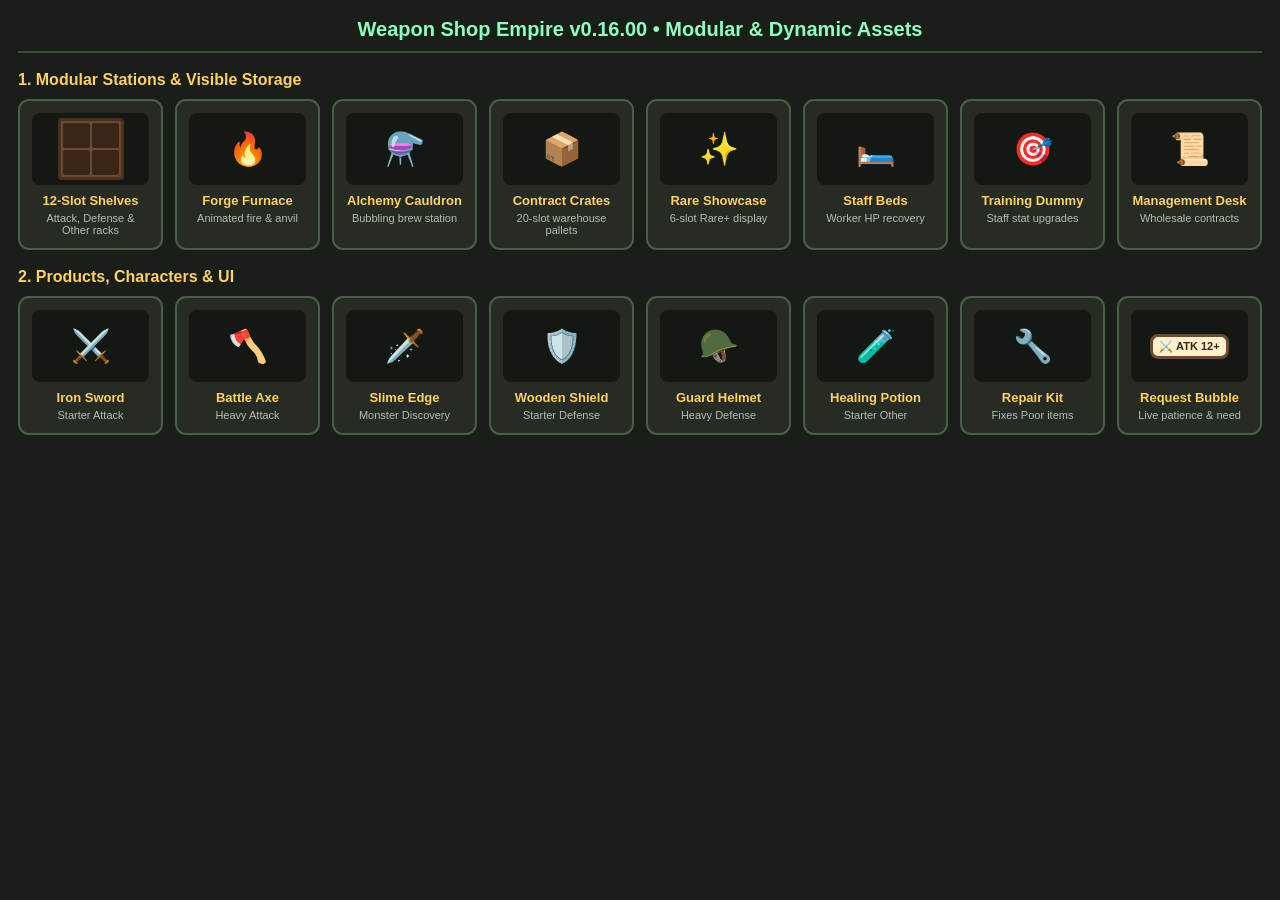
==== art_preview.html @ 9c685d1f "Add files via upload" ====
<!doctype html>
<html lang="en">
<head>
<meta charset="utf-8">
<meta name="viewport" content="width=device-width,initial-scale=1">
<title>Weapon Shop Empire v0.16.00 • Dynamic & Modular Assets Preview</title>
<style>
  body{margin:0;background:#1a1e18;color:#f7edcf;font-family:Arial,sans-serif;padding:18px}
  h1{color:#8effc1;text-align:center;border-bottom:2px solid #3a4e38;padding-bottom:10px;margin:0 0 8px;font-size:20px}
  h2{color:#ffd064;font-size:16px;margin:18px 0 10px}
  .grid{display:grid;grid-template-columns:repeat(auto-fill,minmax(145px,1fr));gap:12px}
  .card{background:#262c24;border:2px solid #4a5e48;border-radius:11px;padding:12px;text-align:center}
  .sprite-box{height:72px;background:#141813;border-radius:8px;display:flex;align-items:center;justify-content:center;margin-bottom:8px;font-size:32px;position:relative}
  .title{font-weight:bold;font-size:13px;color:#ffd064}
  .desc{font-size:11px;color:#b2bfb0;margin-top:4px}
  .shelf{width:56px;height:52px;background:#6d4931;border:3px solid #4a3020;display:grid;grid-template-columns:1fr 1fr;gap:2px;padding:2px;border-radius:4px}
  .shelf-slot{background:#3a2618;border-radius:2px}
  .bubble{background:#fff0c9;color:#352619;border:3px solid #6d4931;border-radius:8px;font-size:11px;padding:3px 6px;font-weight:bold}
</style>
</head>
<body>
  <h1>Weapon Shop Empire v0.16.00 • Modular & Dynamic Assets</h1>
  <h2>1. Modular Stations & Visible Storage</h2>
  <div class="grid">
    <div class="card"><div class="sprite-box"><div class="shelf"><div class="shelf-slot"></div><div class="shelf-slot"></div><div class="shelf-slot"></div><div class="shelf-slot"></div></div></div><div class="title">12-Slot Shelves</div><div class="desc">Attack, Defense & Other racks</div></div>
    <div class="card"><div class="sprite-box">🔥</div><div class="title">Forge Furnace</div><div class="desc">Animated fire & anvil</div></div>
    <div class="card"><div class="sprite-box">⚗️</div><div class="title">Alchemy Cauldron</div><div class="desc">Bubbling brew station</div></div>
    <div class="card"><div class="sprite-box">📦</div><div class="title">Contract Crates</div><div class="desc">20-slot warehouse pallets</div></div>
    <div class="card"><div class="sprite-box">✨</div><div class="title">Rare Showcase</div><div class="desc">6-slot Rare+ display</div></div>
    <div class="card"><div class="sprite-box">🛏️</div><div class="title">Staff Beds</div><div class="desc">Worker HP recovery</div></div>
    <div class="card"><div class="sprite-box">🎯</div><div class="title">Training Dummy</div><div class="desc">Staff stat upgrades</div></div>
    <div class="card"><div class="sprite-box">📜</div><div class="title">Management Desk</div><div class="desc">Wholesale contracts</div></div>
  </div>
  <h2>2. Products, Characters & UI</h2>
  <div class="grid">
    <div class="card"><div class="sprite-box">⚔️</div><div class="title">Iron Sword</div><div class="desc">Starter Attack</div></div>
    <div class="card"><div class="sprite-box">🪓</div><div class="title">Battle Axe</div><div class="desc">Heavy Attack</div></div>
    <div class="card"><div class="sprite-box">🗡️</div><div class="title">Slime Edge</div><div class="desc">Monster Discovery</div></div>
    <div class="card"><div class="sprite-box">🛡️</div><div class="title">Wooden Shield</div><div class="desc">Starter Defense</div></div>
    <div class="card"><div class="sprite-box">🪖</div><div class="title">Guard Helmet</div><div class="desc">Heavy Defense</div></div>
    <div class="card"><div class="sprite-box">🧪</div><div class="title">Healing Potion</div><div class="desc">Starter Other</div></div>
    <div class="card"><div class="sprite-box">🔧</div><div class="title">Repair Kit</div><div class="desc">Fixes Poor items</div></div>
    <div class="card"><div class="sprite-box"><div class="bubble">⚔️ ATK 12+</div></div><div class="title">Request Bubble</div><div class="desc">Live patience & need</div></div>
  </div>
</body>
</html>
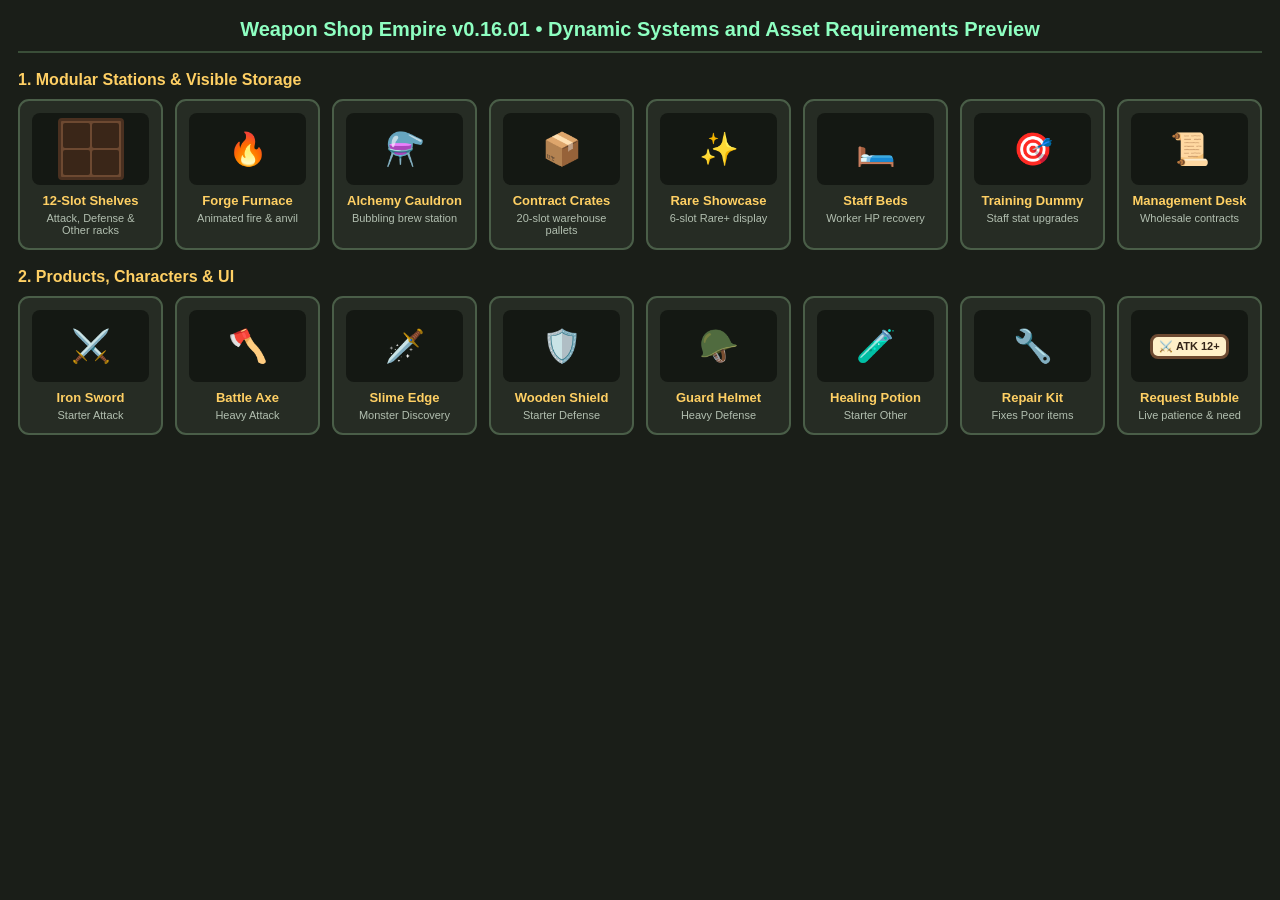
==== commit db9755dc: "Add files via upload" ====
--- a/art_preview.html
+++ b/art_preview.html
@@ -3,7 +3,7 @@
 <head>
 <meta charset="utf-8">
 <meta name="viewport" content="width=device-width,initial-scale=1">
-<title>Weapon Shop Empire v0.16.00 • Dynamic & Modular Assets Preview</title>
+<title>Weapon Shop Empire v0.16.01 • Dynamic Systems and Asset Requirements Preview</title>
 <style>
   body{margin:0;background:#1a1e18;color:#f7edcf;font-family:Arial,sans-serif;padding:18px}
   h1{color:#8effc1;text-align:center;border-bottom:2px solid #3a4e38;padding-bottom:10px;margin:0 0 8px;font-size:20px}
@@ -19,7 +19,7 @@
 </style>
 </head>
 <body>
-  <h1>Weapon Shop Empire v0.16.00 • Modular & Dynamic Assets</h1>
+  <h1>Weapon Shop Empire v0.16.01 • Dynamic Systems and Asset Requirements Preview</h1>
   <h2>1. Modular Stations & Visible Storage</h2>
   <div class="grid">
     <div class="card"><div class="sprite-box"><div class="shelf"><div class="shelf-slot"></div><div class="shelf-slot"></div><div class="shelf-slot"></div><div class="shelf-slot"></div></div></div><div class="title">12-Slot Shelves</div><div class="desc">Attack, Defense & Other racks</div></div>
